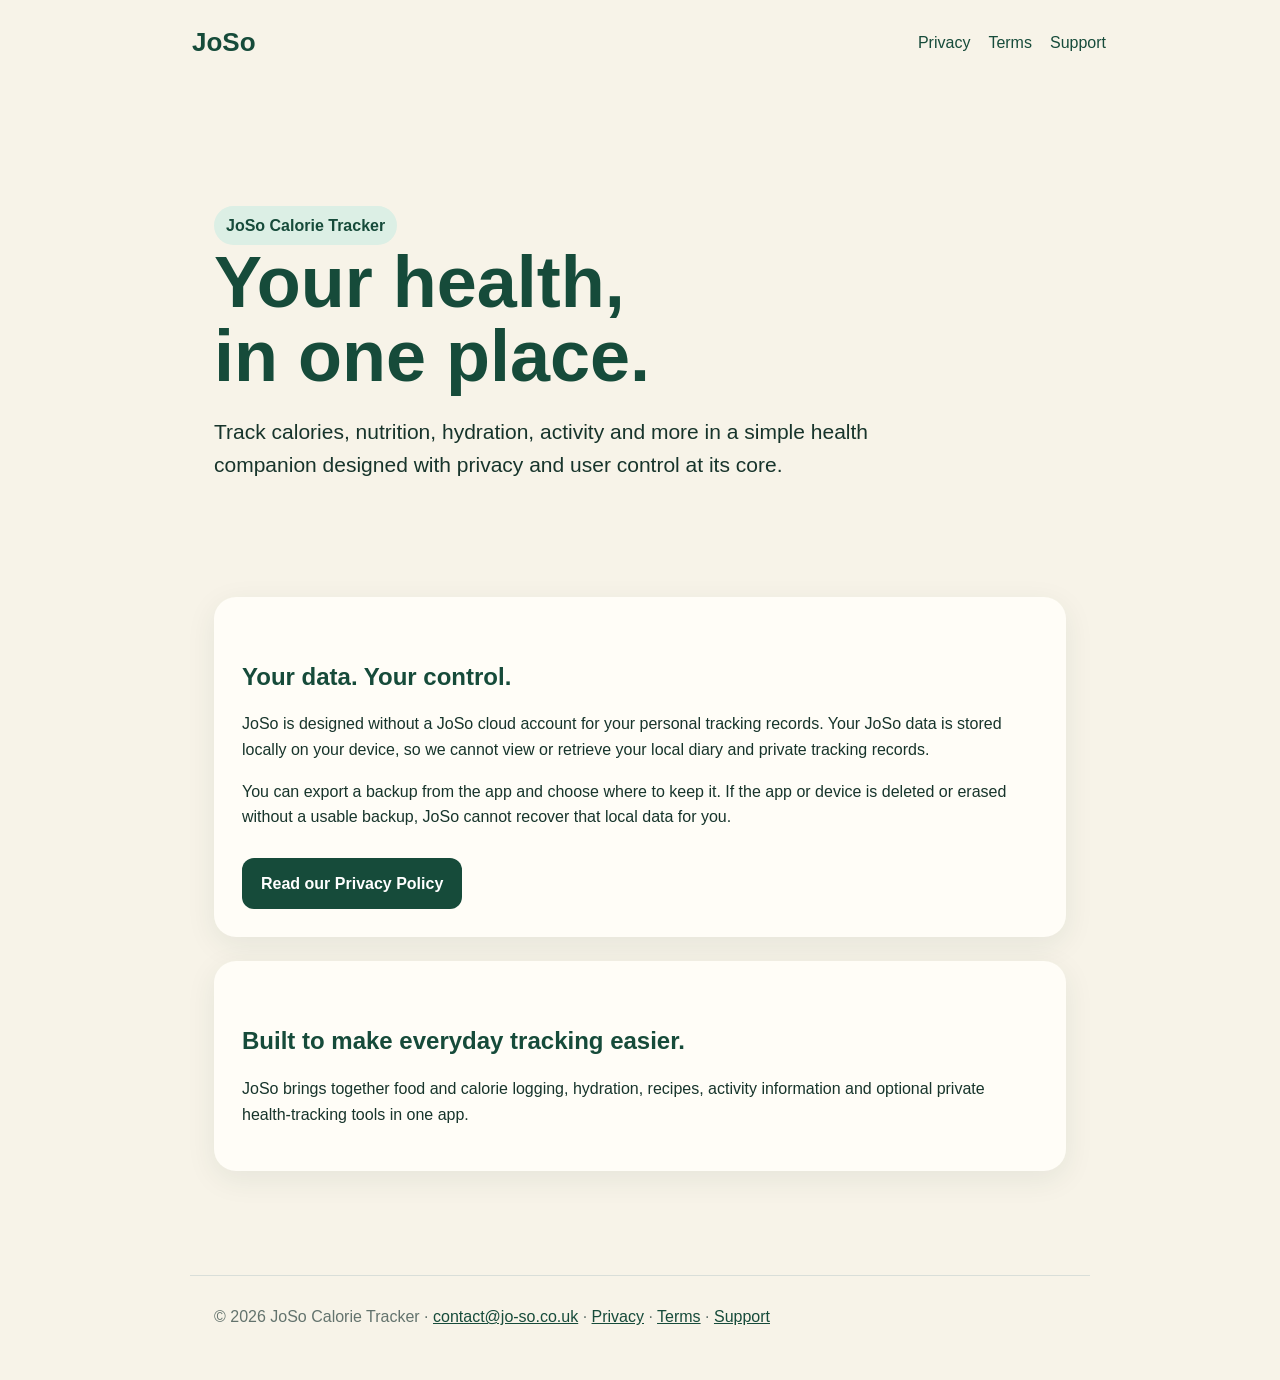
==== index.html @ 3478d02e "Add files via upload" ====
<!doctype html><html lang="en-GB"><head><meta charset="utf-8"><meta name="viewport" content="width=device-width,initial-scale=1"><title>JoSo Calorie Tracker</title><meta name="description" content="JoSo Calorie Tracker — nutrition, hydration and health tracking with privacy at its core."><link rel="stylesheet" href="style.css"></head><body><nav><a class="brand" href="./">JoSo</a><div class="links"><a href="privacy/">Privacy</a><a href="terms/">Terms</a><a href="support/">Support</a></div></nav><main><section class="hero"><span class="pill">JoSo Calorie Tracker</span><h1>Your health,<br>in one place.</h1><p class="lead">Track calories, nutrition, hydration, activity and more in a simple health companion designed with privacy and user control at its core.</p></section><div class="card"><h2>Your data. Your control.</h2><p>JoSo is designed without a JoSo cloud account for your personal tracking records. Your JoSo data is stored locally on your device, so we cannot view or retrieve your local diary and private tracking records.</p><p>You can export a backup from the app and choose where to keep it. If the app or device is deleted or erased without a usable backup, JoSo cannot recover that local data for you.</p><a class="button" href="privacy/">Read our Privacy Policy</a></div><div class="card"><h2>Built to make everyday tracking easier.</h2><p>JoSo brings together food and calorie logging, hydration, recipes, activity information and optional private health-tracking tools in one app.</p></div></main><footer>© 2026 JoSo Calorie Tracker · <a href="mailto:contact@jo-so.co.uk">contact@jo-so.co.uk</a> · <a href="privacy/">Privacy</a> · <a href="terms/">Terms</a> · <a href="support/">Support</a></footer></body></html>
---- style.css ----
:root{--green:#164b3a;--green2:#21644e;--cream:#f7f3e8;--card:#fffdf7;--text:#17342b;--muted:#63736d}*{box-sizing:border-box}body{margin:0;font-family:-apple-system,BlinkMacSystemFont,"Segoe UI",sans-serif;background:var(--cream);color:var(--text);line-height:1.6}nav{max-width:980px;margin:auto;padding:22px 24px;display:flex;justify-content:space-between;align-items:center}.brand{font-size:26px;font-weight:800;color:var(--green);text-decoration:none}nav a{color:var(--green);text-decoration:none;margin-left:18px}main{max-width:900px;margin:auto;padding:50px 24px 80px}.hero{padding:70px 0}.hero h1{font-size:clamp(42px,7vw,72px);line-height:1.03;margin:0 0 18px;color:var(--green)}h1,h2,h3{color:var(--green);line-height:1.2}h2{margin-top:38px}.lead{font-size:21px;max-width:700px}.card{background:var(--card);border-radius:22px;padding:28px;margin:24px 0;box-shadow:0 8px 30px rgba(20,65,50,.08)}.pill{display:inline-block;background:#dcefe5;color:var(--green);padding:7px 12px;border-radius:999px;font-weight:700}.button{display:inline-block;background:var(--green);color:white;text-decoration:none;padding:13px 19px;border-radius:12px;font-weight:700;margin-top:12px}footer{border-top:1px solid #d9ded9;max-width:900px;margin:auto;padding:28px 24px 50px;color:var(--muted)}footer a{color:var(--green)}ul{padding-left:22px}@media(max-width:650px){nav .links{display:none}.hero{padding-top:35px}}
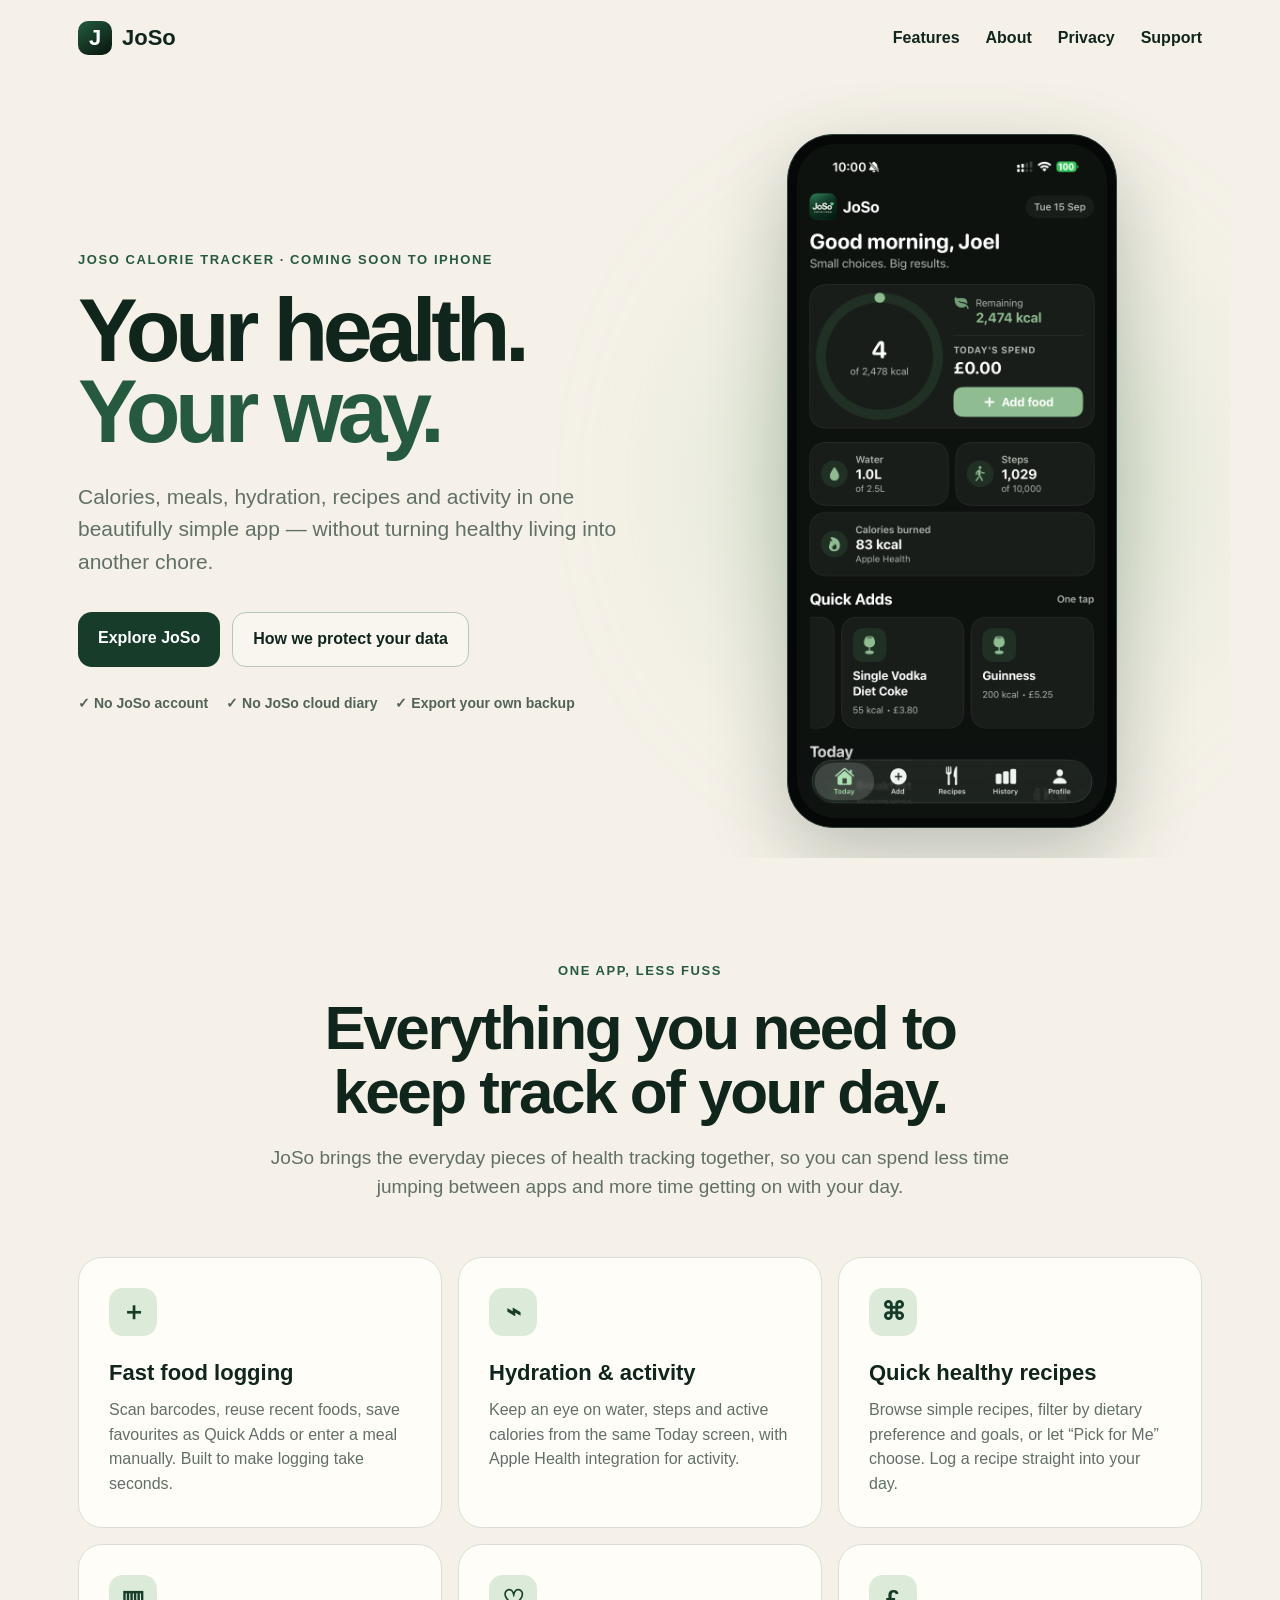
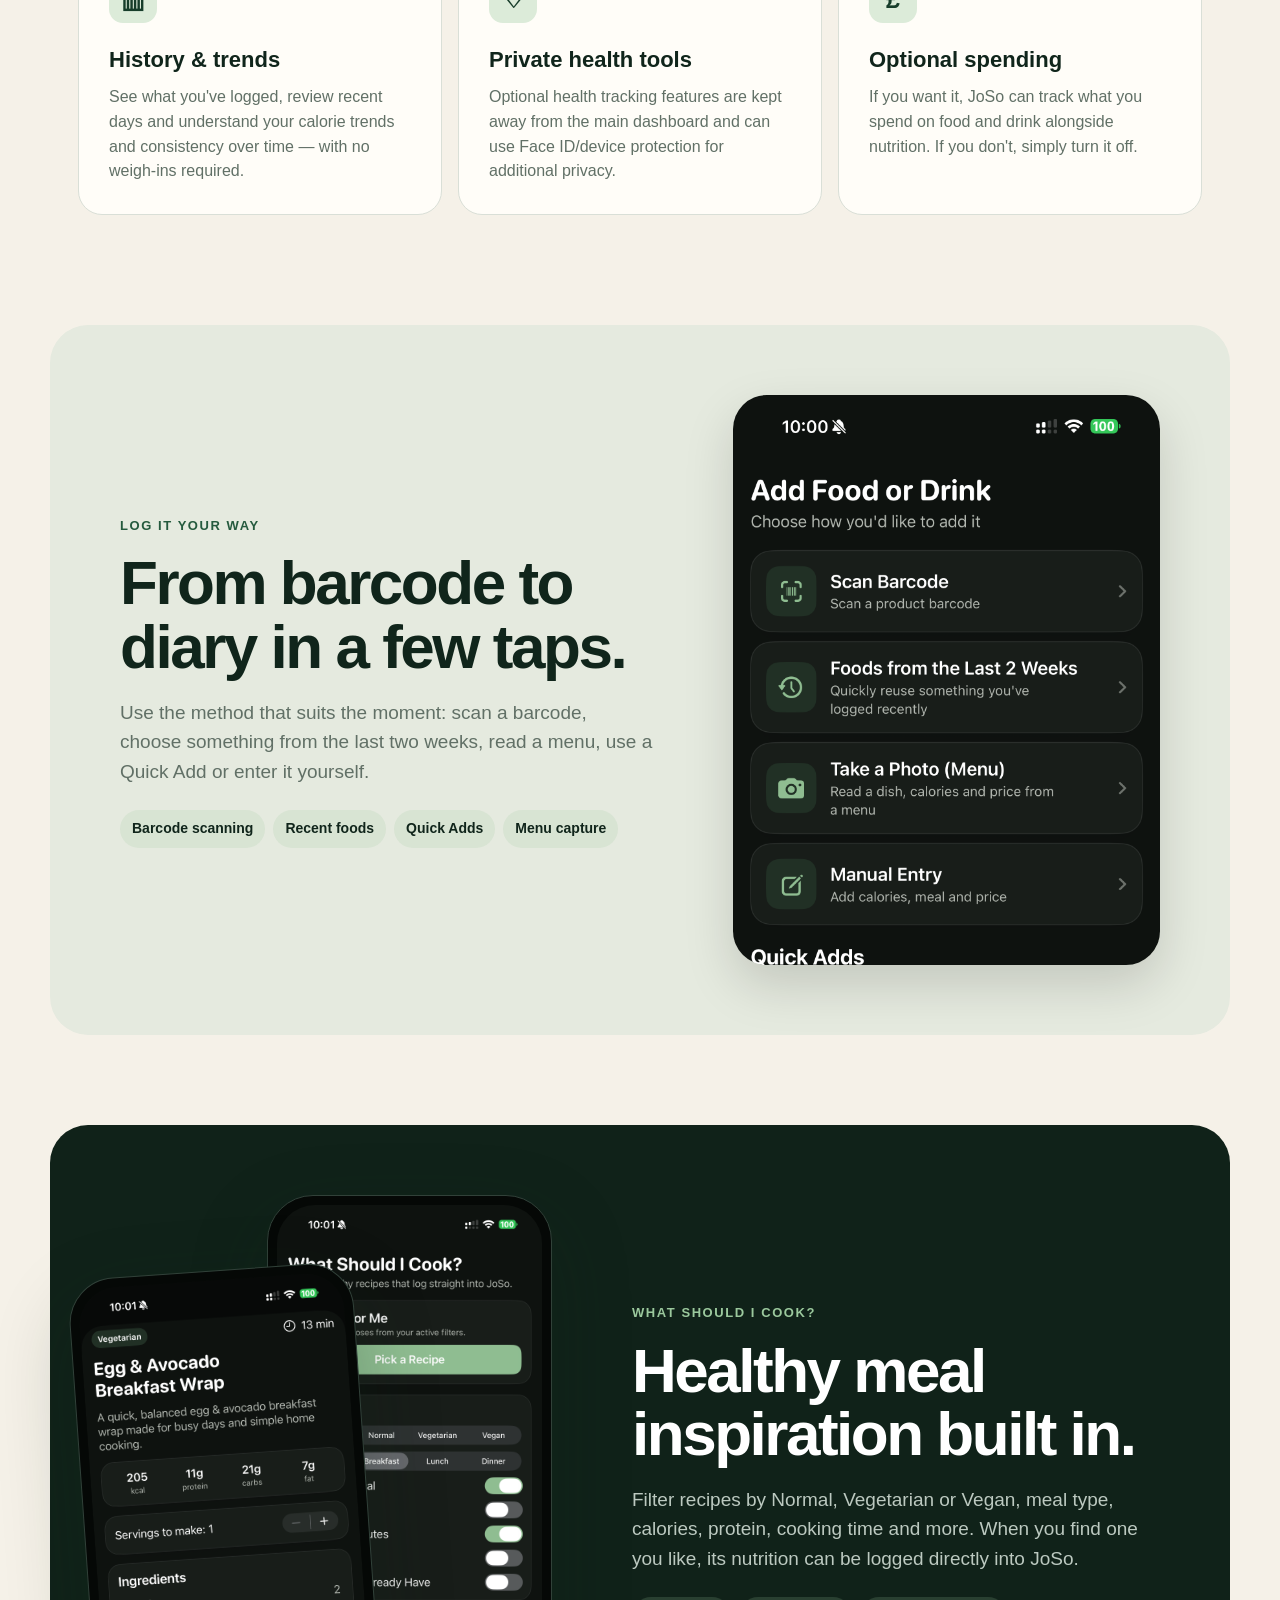
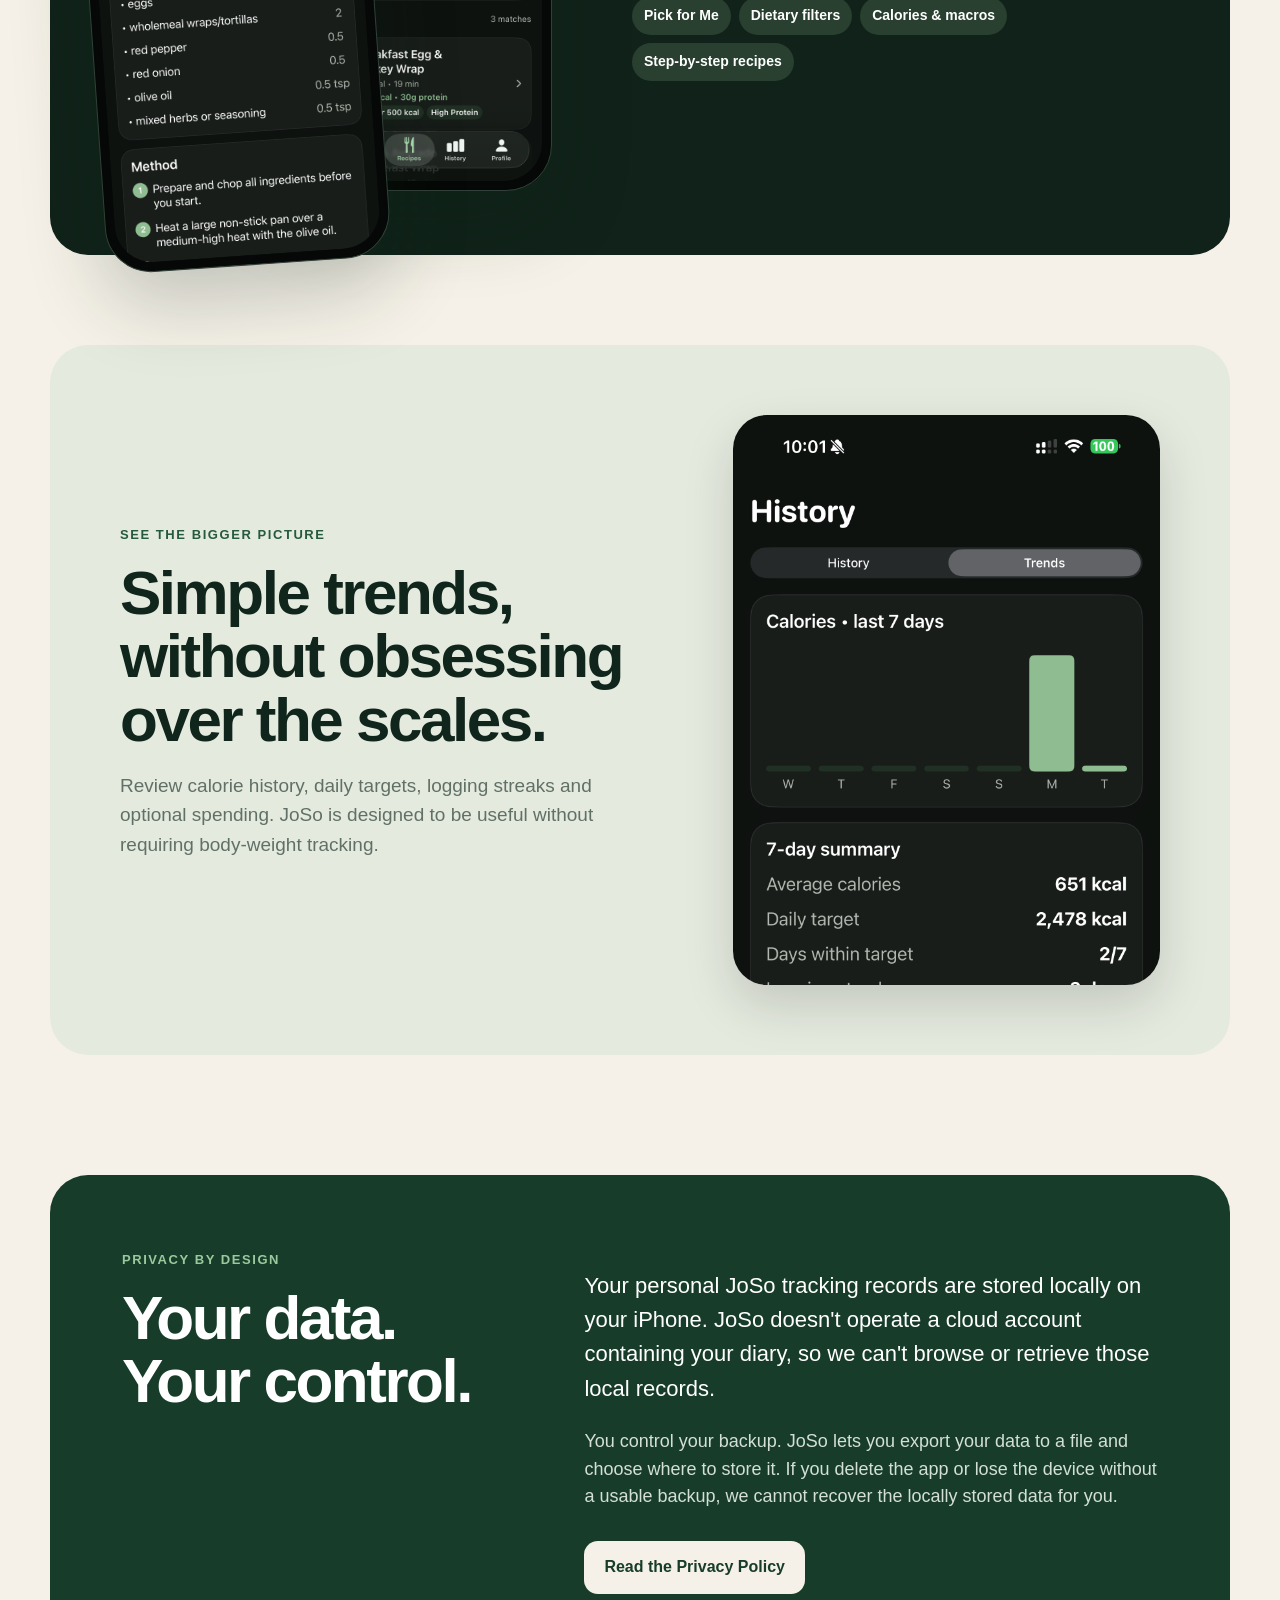
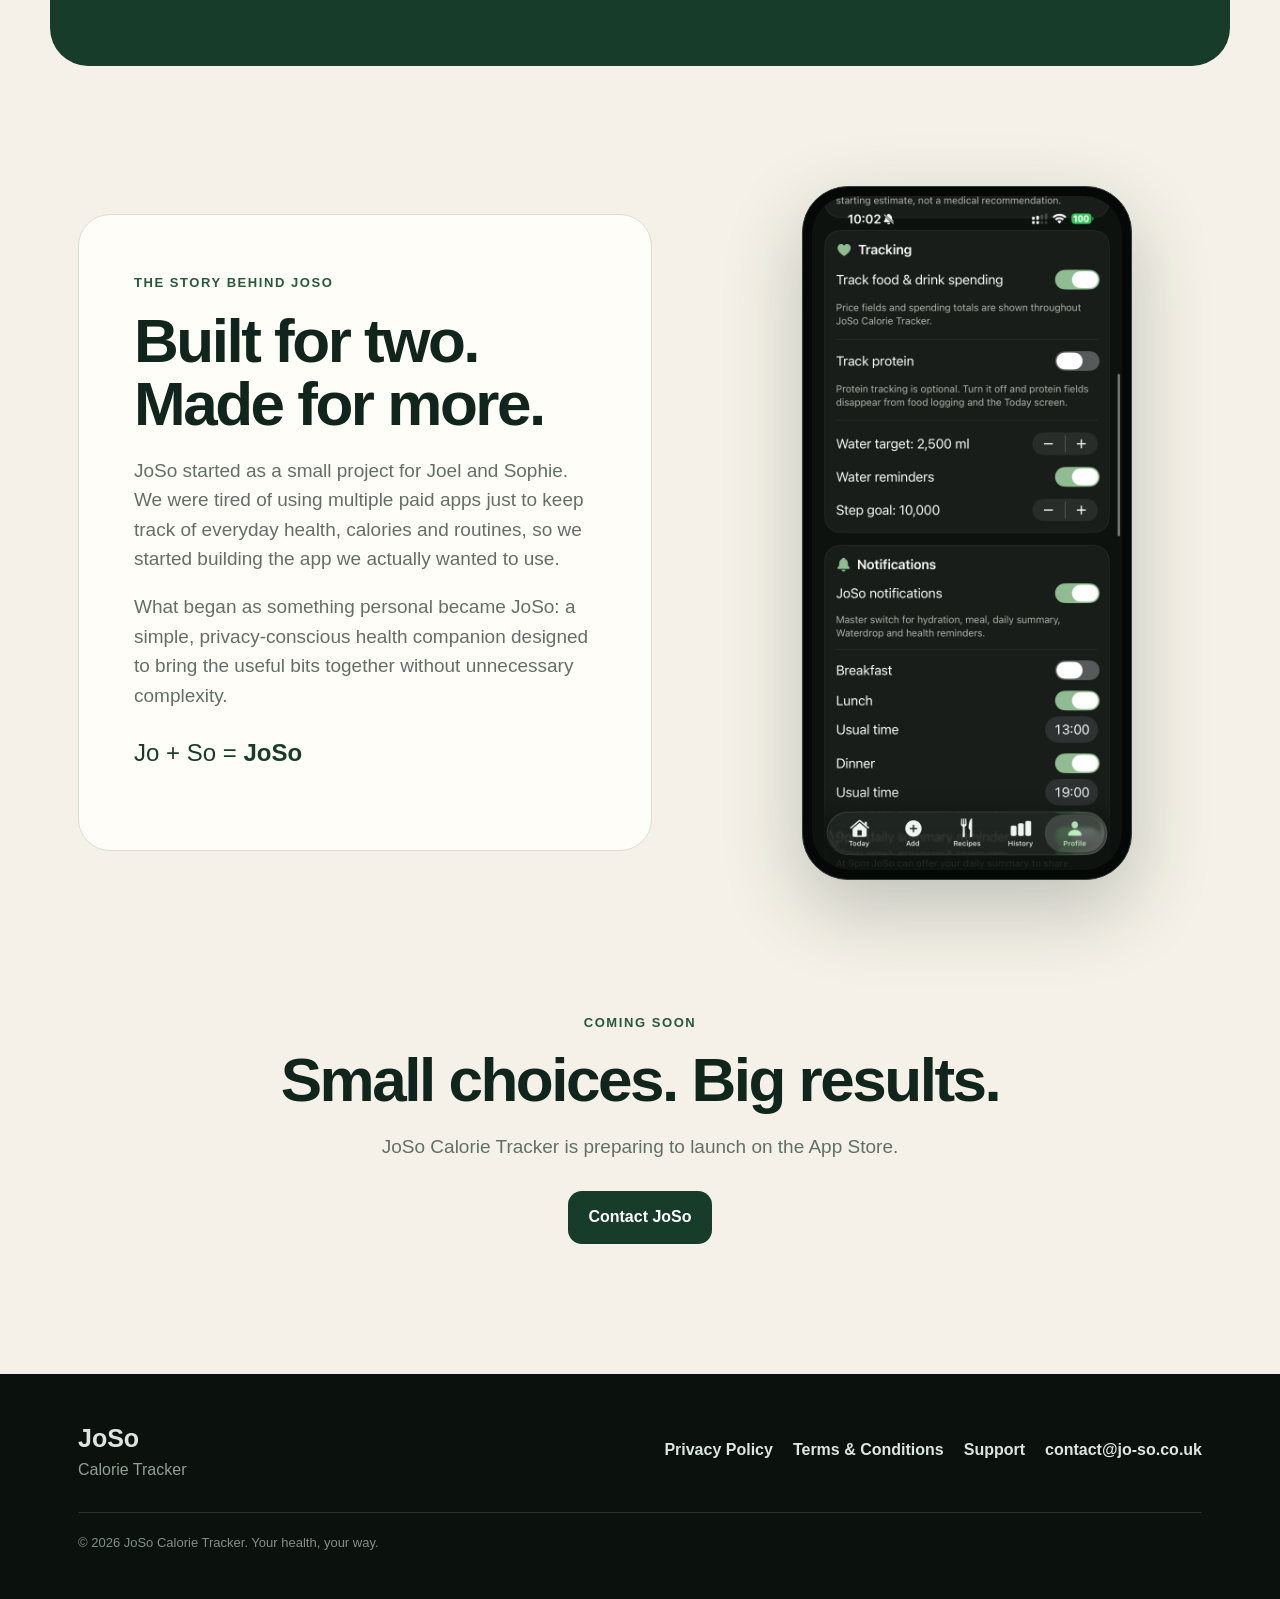
==== commit b1f329ad: "Add files via upload" ====
--- a/index.html
+++ b/index.html
@@ -1 +1,42 @@
-<!doctype html><html lang="en-GB"><head><meta charset="utf-8"><meta name="viewport" content="width=device-width,initial-scale=1"><title>JoSo Calorie Tracker</title><meta name="description" content="JoSo Calorie Tracker — nutrition, hydration and health tracking with privacy at its core."><link rel="stylesheet" href="style.css"></head><body><nav><a class="brand" href="./">JoSo</a><div class="links"><a href="privacy/">Privacy</a><a href="terms/">Terms</a><a href="support/">Support</a></div></nav><main><section class="hero"><span class="pill">JoSo Calorie Tracker</span><h1>Your health,<br>in one place.</h1><p class="lead">Track calories, nutrition, hydration, activity and more in a simple health companion designed with privacy and user control at its core.</p></section><div class="card"><h2>Your data. Your control.</h2><p>JoSo is designed without a JoSo cloud account for your personal tracking records. Your JoSo data is stored locally on your device, so we cannot view or retrieve your local diary and private tracking records.</p><p>You can export a backup from the app and choose where to keep it. If the app or device is deleted or erased without a usable backup, JoSo cannot recover that local data for you.</p><a class="button" href="privacy/">Read our Privacy Policy</a></div><div class="card"><h2>Built to make everyday tracking easier.</h2><p>JoSo brings together food and calorie logging, hydration, recipes, activity information and optional private health-tracking tools in one app.</p></div></main><footer>© 2026 JoSo Calorie Tracker · <a href="mailto:contact@jo-so.co.uk">contact@jo-so.co.uk</a> · <a href="privacy/">Privacy</a> · <a href="terms/">Terms</a> · <a href="support/">Support</a></footer></body></html>
+<!doctype html>
+<html lang="en-GB">
+<head>
+<meta charset="utf-8">
+<meta name="viewport" content="width=device-width,initial-scale=1">
+<title>JoSo Calorie Tracker — Your health, your way.</title>
+<meta name="description" content="JoSo brings calorie tracking, hydration, recipes, activity and private health tools together in one simple iPhone app — with your personal tracking data stored locally on your device.">
+<link rel="stylesheet" href="style.css">
+</head>
+<body>
+<nav class="nav"><a class="brand" href="./"><span class="brandmark">J</span><span>JoSo</span></a><div class="links"><a href="#features">Features</a><a href="#about">About</a><a href="#privacy">Privacy</a><a href="support/">Support</a></div></nav>
+<main>
+<section class="hero">
+  <div class="hero-copy"><span class="eyebrow">JoSo Calorie Tracker · Coming soon to iPhone</span><h1>Your health.<br><em>Your way.</em></h1><p class="lead">Calories, meals, hydration, recipes and activity in one beautifully simple app — without turning healthy living into another chore.</p><div class="hero-actions"><a class="button primary" href="#features">Explore JoSo</a><a class="button secondary" href="#privacy">How we protect your data</a></div><div class="trust-row"><span>✓ No JoSo account</span><span>✓ No JoSo cloud diary</span><span>✓ Export your own backup</span></div></div>
+  <div class="hero-phone"><div class="glow"></div><div class="phone"><img src="assets/today.png" alt="JoSo Today dashboard showing calories, hydration, steps and quick adds"></div></div>
+</section>
+
+<section class="intro"><span class="section-kicker">ONE APP, LESS FUSS</span><h2>Everything you need to keep track of your day.</h2><p>JoSo brings the everyday pieces of health tracking together, so you can spend less time jumping between apps and more time getting on with your day.</p></section>
+
+<section id="features" class="feature-grid">
+ <article class="feature"><div class="icon">＋</div><h3>Fast food logging</h3><p>Scan barcodes, reuse recent foods, save favourites as Quick Adds or enter a meal manually. Built to make logging take seconds.</p></article>
+ <article class="feature"><div class="icon">⌁</div><h3>Hydration & activity</h3><p>Keep an eye on water, steps and active calories from the same Today screen, with Apple Health integration for activity.</p></article>
+ <article class="feature"><div class="icon">⌘</div><h3>Quick healthy recipes</h3><p>Browse simple recipes, filter by dietary preference and goals, or let “Pick for Me” choose. Log a recipe straight into your day.</p></article>
+ <article class="feature"><div class="icon">▥</div><h3>History & trends</h3><p>See what you've logged, review recent days and understand your calorie trends and consistency over time — with no weigh-ins required.</p></article>
+ <article class="feature"><div class="icon">♡</div><h3>Private health tools</h3><p>Optional health tracking features are kept away from the main dashboard and can use Face ID/device protection for additional privacy.</p></article>
+ <article class="feature"><div class="icon">£</div><h3>Optional spending</h3><p>If you want it, JoSo can track what you spend on food and drink alongside nutrition. If you don't, simply turn it off.</p></article>
+</section>
+
+<section class="showcase"><div class="show-copy"><span class="section-kicker">LOG IT YOUR WAY</span><h2>From barcode to diary in a few taps.</h2><p>Use the method that suits the moment: scan a barcode, choose something from the last two weeks, read a menu, use a Quick Add or enter it yourself.</p><div class="mini-points"><span>Barcode scanning</span><span>Recent foods</span><span>Quick Adds</span><span>Menu capture</span></div></div><div class="screen-card"><img src="assets/add.png" alt="JoSo Add Food or Drink screen"></div></section>
+
+<section class="showcase reverse"><div class="show-copy"><span class="section-kicker">WHAT SHOULD I COOK?</span><h2>Healthy meal inspiration built in.</h2><p>Filter recipes by Normal, Vegetarian or Vegan, meal type, calories, protein, cooking time and more. When you find one you like, its nutrition can be logged directly into JoSo.</p><div class="mini-points"><span>Pick for Me</span><span>Dietary filters</span><span>Calories & macros</span><span>Step-by-step recipes</span></div></div><div class="screen-pair"><div class="phone small"><img src="assets/recipes.png" alt="JoSo recipe picker"></div><div class="phone small rear"><img src="assets/recipe-detail.png" alt="JoSo recipe detail"></div></div></section>
+
+<section class="showcase"><div class="show-copy"><span class="section-kicker">SEE THE BIGGER PICTURE</span><h2>Simple trends, without obsessing over the scales.</h2><p>Review calorie history, daily targets, logging streaks and optional spending. JoSo is designed to be useful without requiring body-weight tracking.</p></div><div class="screen-card"><img src="assets/trends.png" alt="JoSo seven day trends"></div></section>
+
+<section id="privacy" class="privacy-block"><div><span class="section-kicker light">PRIVACY BY DESIGN</span><h2>Your data.<br>Your control.</h2></div><div><p class="privacy-lead">Your personal JoSo tracking records are stored locally on your iPhone. JoSo doesn't operate a cloud account containing your diary, so we can't browse or retrieve those local records.</p><p>You control your backup. JoSo lets you export your data to a file and choose where to store it. If you delete the app or lose the device without a usable backup, we cannot recover the locally stored data for you.</p><a class="button cream" href="privacy/">Read the Privacy Policy</a></div></section>
+
+<section id="about" class="about"><div class="about-card"><span class="section-kicker">THE STORY BEHIND JOSO</span><h2>Built for two.<br>Made for more.</h2><p>JoSo started as a small project for Joel and Sophie. We were tired of using multiple paid apps just to keep track of everyday health, calories and routines, so we started building the app we actually wanted to use.</p><p>What began as something personal became JoSo: a simple, privacy-conscious health companion designed to bring the useful bits together without unnecessary complexity.</p><p class="signature">Jo + So = <strong>JoSo</strong></p></div><div class="about-visual"><div class="phone"><img src="assets/health.png" alt="JoSo Apple Health and private health tracking settings"></div></div></section>
+
+<section class="cta"><span class="section-kicker">COMING SOON</span><h2>Small choices. Big results.</h2><p>JoSo Calorie Tracker is preparing to launch on the App Store.</p><a class="button primary" href="support/">Contact JoSo</a></section>
+</main>
+<footer><div><strong>JoSo</strong><span>Calorie Tracker</span></div><div class="footer-links"><a href="privacy/">Privacy Policy</a><a href="terms/">Terms & Conditions</a><a href="support/">Support</a><a href="mailto:contact@jo-so.co.uk">contact@jo-so.co.uk</a></div><p>© 2026 JoSo Calorie Tracker. Your health, your way.</p></footer>
+</body></html>
--- a/style.css
+++ b/style.css
@@ -1 +1 @@
-:root{--green:#164b3a;--green2:#21644e;--cream:#f7f3e8;--card:#fffdf7;--text:#17342b;--muted:#63736d}*{box-sizing:border-box}body{margin:0;font-family:-apple-system,BlinkMacSystemFont,"Segoe UI",sans-serif;background:var(--cream);color:var(--text);line-height:1.6}nav{max-width:980px;margin:auto;padding:22px 24px;display:flex;justify-content:space-between;align-items:center}.brand{font-size:26px;font-weight:800;color:var(--green);text-decoration:none}nav a{color:var(--green);text-decoration:none;margin-left:18px}main{max-width:900px;margin:auto;padding:50px 24px 80px}.hero{padding:70px 0}.hero h1{font-size:clamp(42px,7vw,72px);line-height:1.03;margin:0 0 18px;color:var(--green)}h1,h2,h3{color:var(--green);line-height:1.2}h2{margin-top:38px}.lead{font-size:21px;max-width:700px}.card{background:var(--card);border-radius:22px;padding:28px;margin:24px 0;box-shadow:0 8px 30px rgba(20,65,50,.08)}.pill{display:inline-block;background:#dcefe5;color:var(--green);padding:7px 12px;border-radius:999px;font-weight:700}.button{display:inline-block;background:var(--green);color:white;text-decoration:none;padding:13px 19px;border-radius:12px;font-weight:700;margin-top:12px}footer{border-top:1px solid #d9ded9;max-width:900px;margin:auto;padding:28px 24px 50px;color:var(--muted)}footer a{color:var(--green)}ul{padding-left:22px}@media(max-width:650px){nav .links{display:none}.hero{padding-top:35px}}
+:root{--bg:#f5f1e8;--ink:#10251b;--muted:#617066;--green:#173d2a;--green2:#255a3e;--mint:#9bc99d;--mint2:#dcebd9;--card:#fffdf8;--line:#d9dfd7;--dark:#0b110d;--darkcard:#141c17}*{box-sizing:border-box}html{scroll-behavior:smooth}body{margin:0;background:var(--bg);color:var(--ink);font-family:-apple-system,BlinkMacSystemFont,"Segoe UI",sans-serif;line-height:1.55}.nav{height:76px;max-width:1180px;margin:auto;padding:0 28px;display:flex;align-items:center;justify-content:space-between}.brand{display:flex;gap:10px;align-items:center;font-weight:800;font-size:22px;color:var(--ink);text-decoration:none}.brandmark{width:34px;height:34px;border-radius:10px;background:linear-gradient(145deg,#245d3e,#07130c);color:white;display:grid;place-items:center}.links{display:flex;gap:26px}.links a,.footer-links a{color:inherit;text-decoration:none;font-weight:600}.hero{max-width:1180px;margin:auto;min-height:690px;padding:58px 28px 30px;display:grid;grid-template-columns:1.05fr .95fr;align-items:center;gap:70px;overflow:hidden}.eyebrow,.section-kicker{display:inline-block;font-size:13px;font-weight:800;letter-spacing:.12em;text-transform:uppercase;color:var(--green2)}.hero h1{font-size:clamp(62px,7vw,102px);line-height:.91;letter-spacing:-.06em;margin:18px 0 28px}.hero h1 em{font-style:normal;color:var(--green2)}.lead{font-size:21px;color:var(--muted);max-width:630px}.hero-actions{display:flex;gap:12px;flex-wrap:wrap;margin:34px 0 26px}.button{display:inline-block;padding:14px 20px;border-radius:14px;text-decoration:none;font-weight:800}.primary{background:var(--green);color:white}.secondary{border:1px solid #b9c4ba;color:var(--ink);background:rgba(255,255,255,.35)}.trust-row{display:flex;gap:18px;flex-wrap:wrap;color:#536258;font-size:14px;font-weight:650}.hero-phone{position:relative;display:grid;place-items:center}.glow{position:absolute;width:440px;height:440px;background:var(--mint);filter:blur(90px);opacity:.34;border-radius:50%}.phone{position:relative;width:min(330px,80vw);padding:9px;background:#050806;border-radius:46px;box-shadow:0 28px 80px rgba(16,37,27,.24);border:1px solid #314139}.phone img{display:block;width:100%;height:auto;border-radius:38px}.intro{max-width:800px;margin:100px auto 55px;text-align:center;padding:0 24px}.intro h2,.showcase h2,.about h2,.cta h2,.privacy-block h2{font-size:clamp(38px,5vw,62px);line-height:1.02;letter-spacing:-.04em;margin:14px 0 20px}.intro p,.show-copy p,.about p,.cta p{font-size:19px;color:var(--muted)}.feature-grid{max-width:1180px;margin:auto;padding:0 28px 110px;display:grid;grid-template-columns:repeat(3,1fr);gap:16px}.feature{background:var(--card);border:1px solid var(--line);border-radius:24px;padding:30px}.feature .icon{width:48px;height:48px;border-radius:14px;background:var(--mint2);display:grid;place-items:center;font-size:25px;color:var(--green);font-weight:800}.feature h3{font-size:22px;margin:20px 0 8px}.feature p{color:var(--muted);margin:0}.showcase{max-width:1180px;margin:0 auto 90px;padding:70px;display:grid;grid-template-columns:1fr .8fr;gap:80px;align-items:center;background:#e5eadf;border-radius:38px}.showcase.reverse{background:#102219;color:white;grid-template-columns:.9fr 1.1fr}.showcase.reverse .show-copy{order:2}.showcase.reverse .show-copy p{color:#bcc9c0}.showcase.reverse .section-kicker{color:var(--mint)}.screen-card{max-height:570px;overflow:hidden;border-radius:34px;box-shadow:0 20px 50px rgba(0,0,0,.15)}.screen-card img{width:100%;display:block}.mini-points{display:flex;gap:8px;flex-wrap:wrap;margin-top:24px}.mini-points span{padding:8px 12px;border-radius:999px;background:rgba(155,201,157,.18);font-weight:700;font-size:14px}.screen-pair{min-height:590px;position:relative}.phone.small{width:285px;position:absolute;right:0;top:0}.phone.small.rear{right:180px;top:75px;transform:rotate(-4deg)}.privacy-block{max-width:1180px;margin:120px auto;padding:72px;border-radius:38px;background:var(--green);color:white;display:grid;grid-template-columns:.8fr 1.2fr;gap:80px}.section-kicker.light{color:var(--mint)}.privacy-block p{color:#d4dfd7;font-size:18px}.privacy-lead{font-size:22px!important;color:white!important}.cream{background:var(--bg);color:var(--green);margin-top:12px}.about{max-width:1180px;margin:100px auto;display:grid;grid-template-columns:1.1fr .9fr;gap:80px;align-items:center;padding:0 28px}.about-card{background:var(--card);padding:55px;border-radius:32px;border:1px solid var(--line)}.signature{font-size:24px!important;color:var(--green)!important}.about-visual{display:grid;place-items:center}.cta{max-width:900px;margin:130px auto;text-align:center;padding:0 24px}.cta p{margin-bottom:30px}footer{background:var(--dark);color:#dce5de;padding:45px max(28px,calc((100vw - 1124px)/2));display:grid;grid-template-columns:auto 1fr;gap:20px 50px;align-items:center}footer strong{font-size:25px;display:block}footer span{color:#8fa095}.footer-links{display:flex;justify-content:flex-end;gap:20px;flex-wrap:wrap}footer p{grid-column:1/-1;color:#7e9084;font-size:13px;margin:10px 0 0;border-top:1px solid #26342b;padding-top:20px}@media(max-width:800px){.links a:not(:last-child){display:none}.hero{grid-template-columns:1fr;padding-top:35px;text-align:center;gap:40px}.hero h1{font-size:62px}.lead{font-size:18px}.hero-actions,.trust-row{justify-content:center}.feature-grid{grid-template-columns:1fr}.showcase,.showcase.reverse,.privacy-block,.about{grid-template-columns:1fr;padding:38px 24px;margin-left:16px;margin-right:16px;gap:45px}.showcase.reverse .show-copy{order:0}.screen-pair{min-height:520px}.phone.small{width:230px}.phone.small.rear{right:auto;left:0;top:70px}.privacy-block{padding:45px 28px}.about{padding:0}.about-card{padding:34px 26px}footer{grid-template-columns:1fr}.footer-links{justify-content:flex-start}}
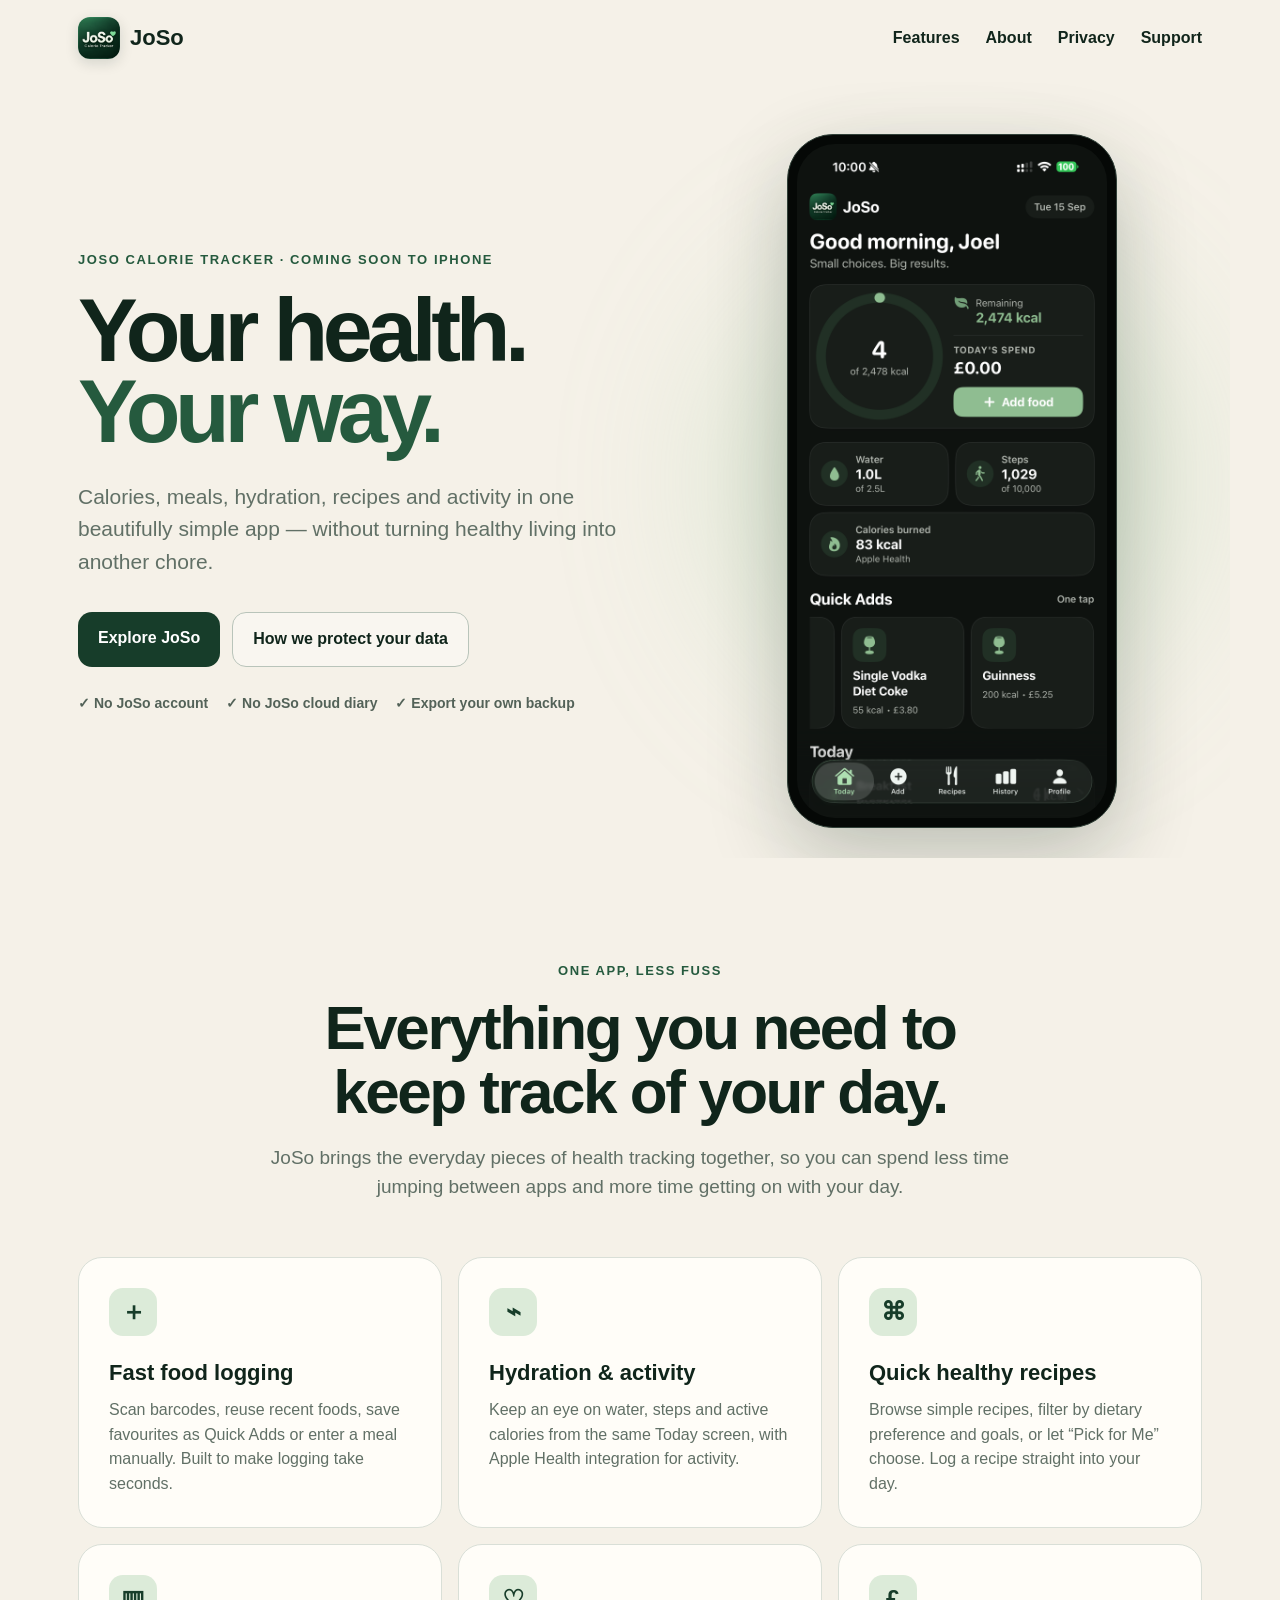
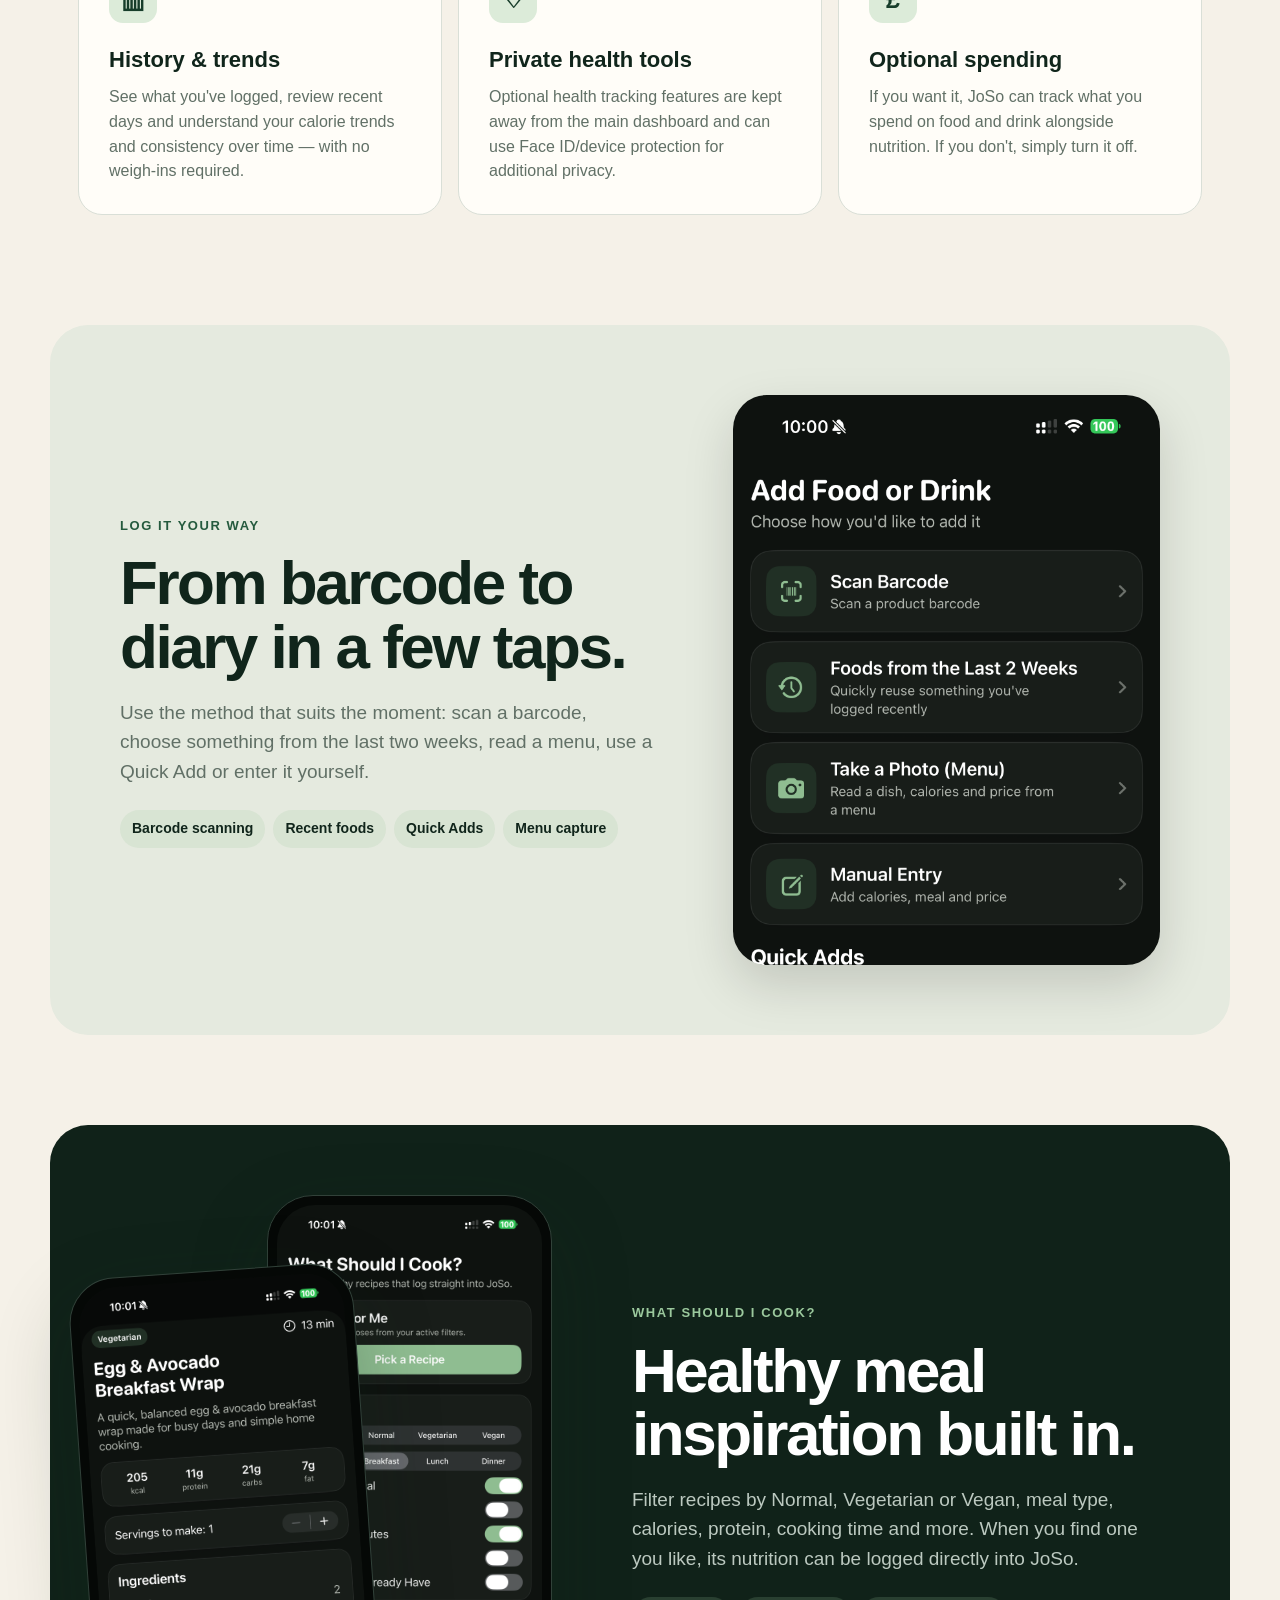
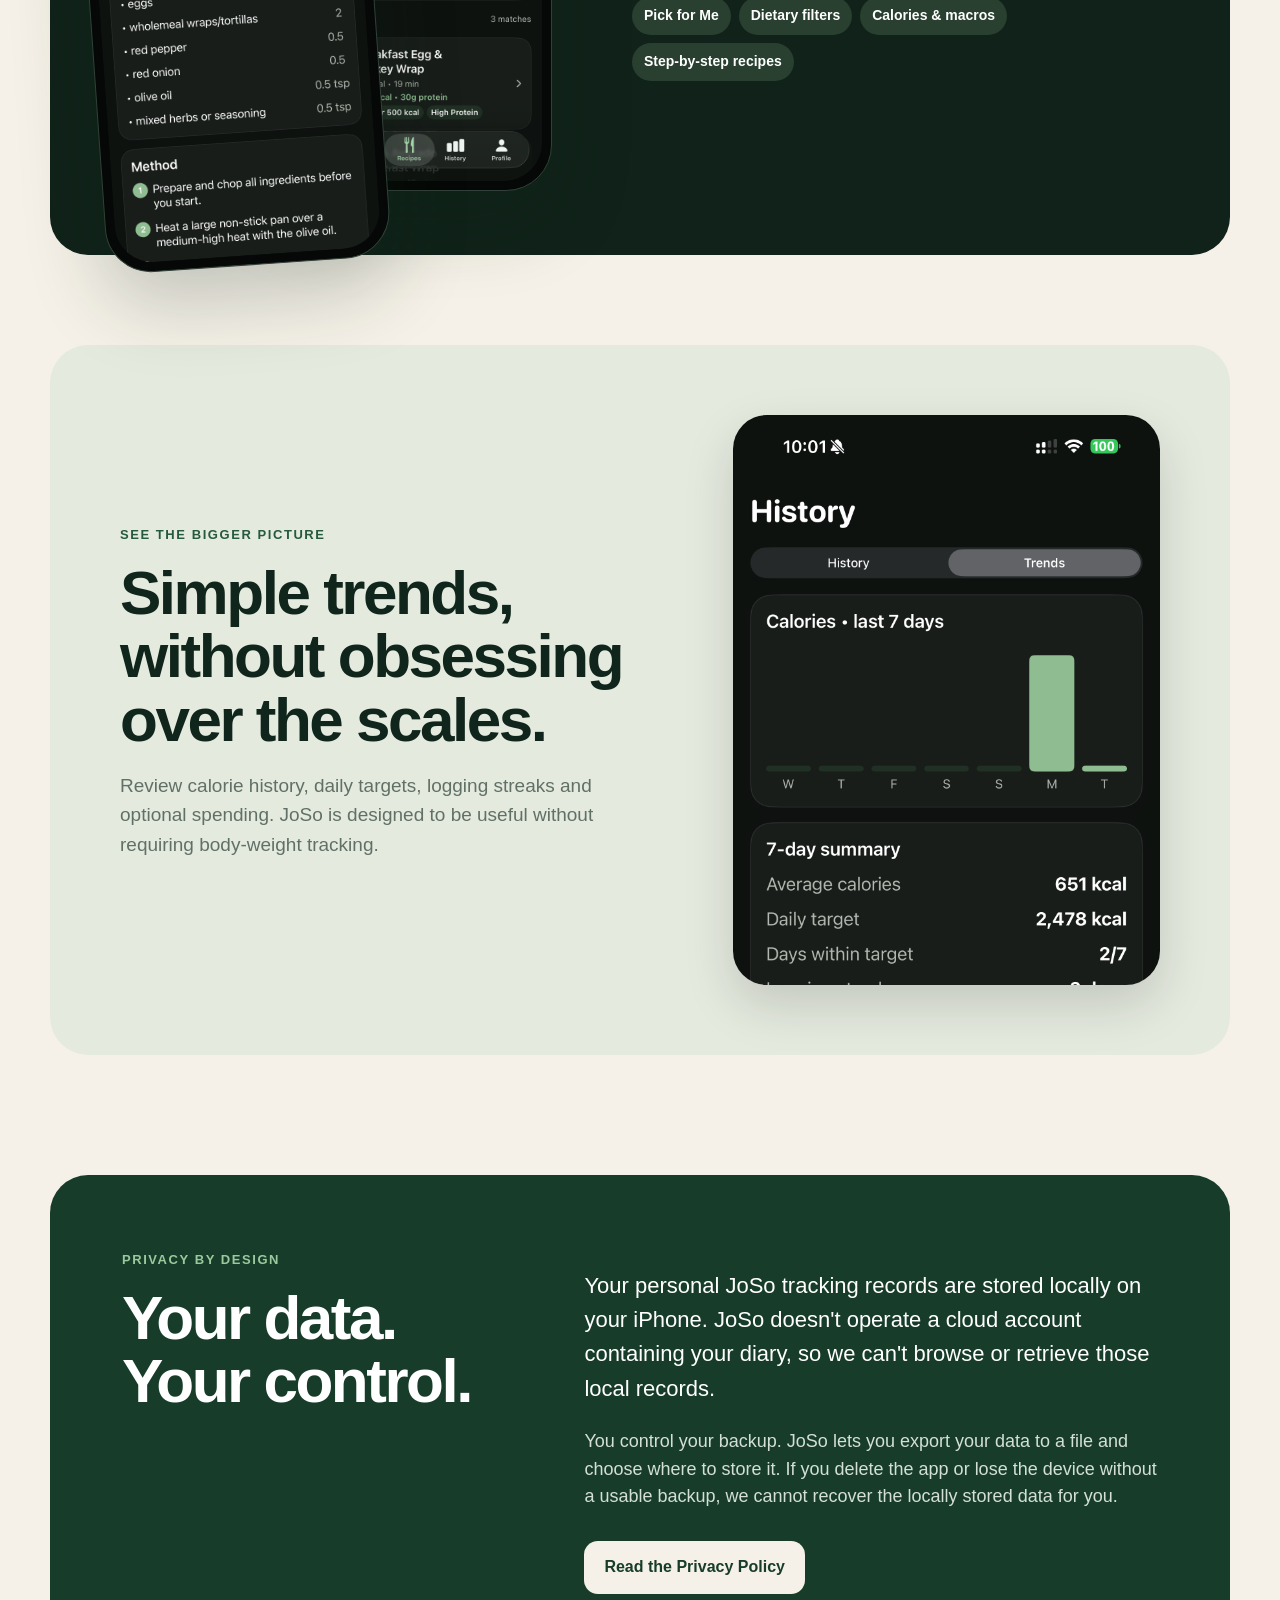
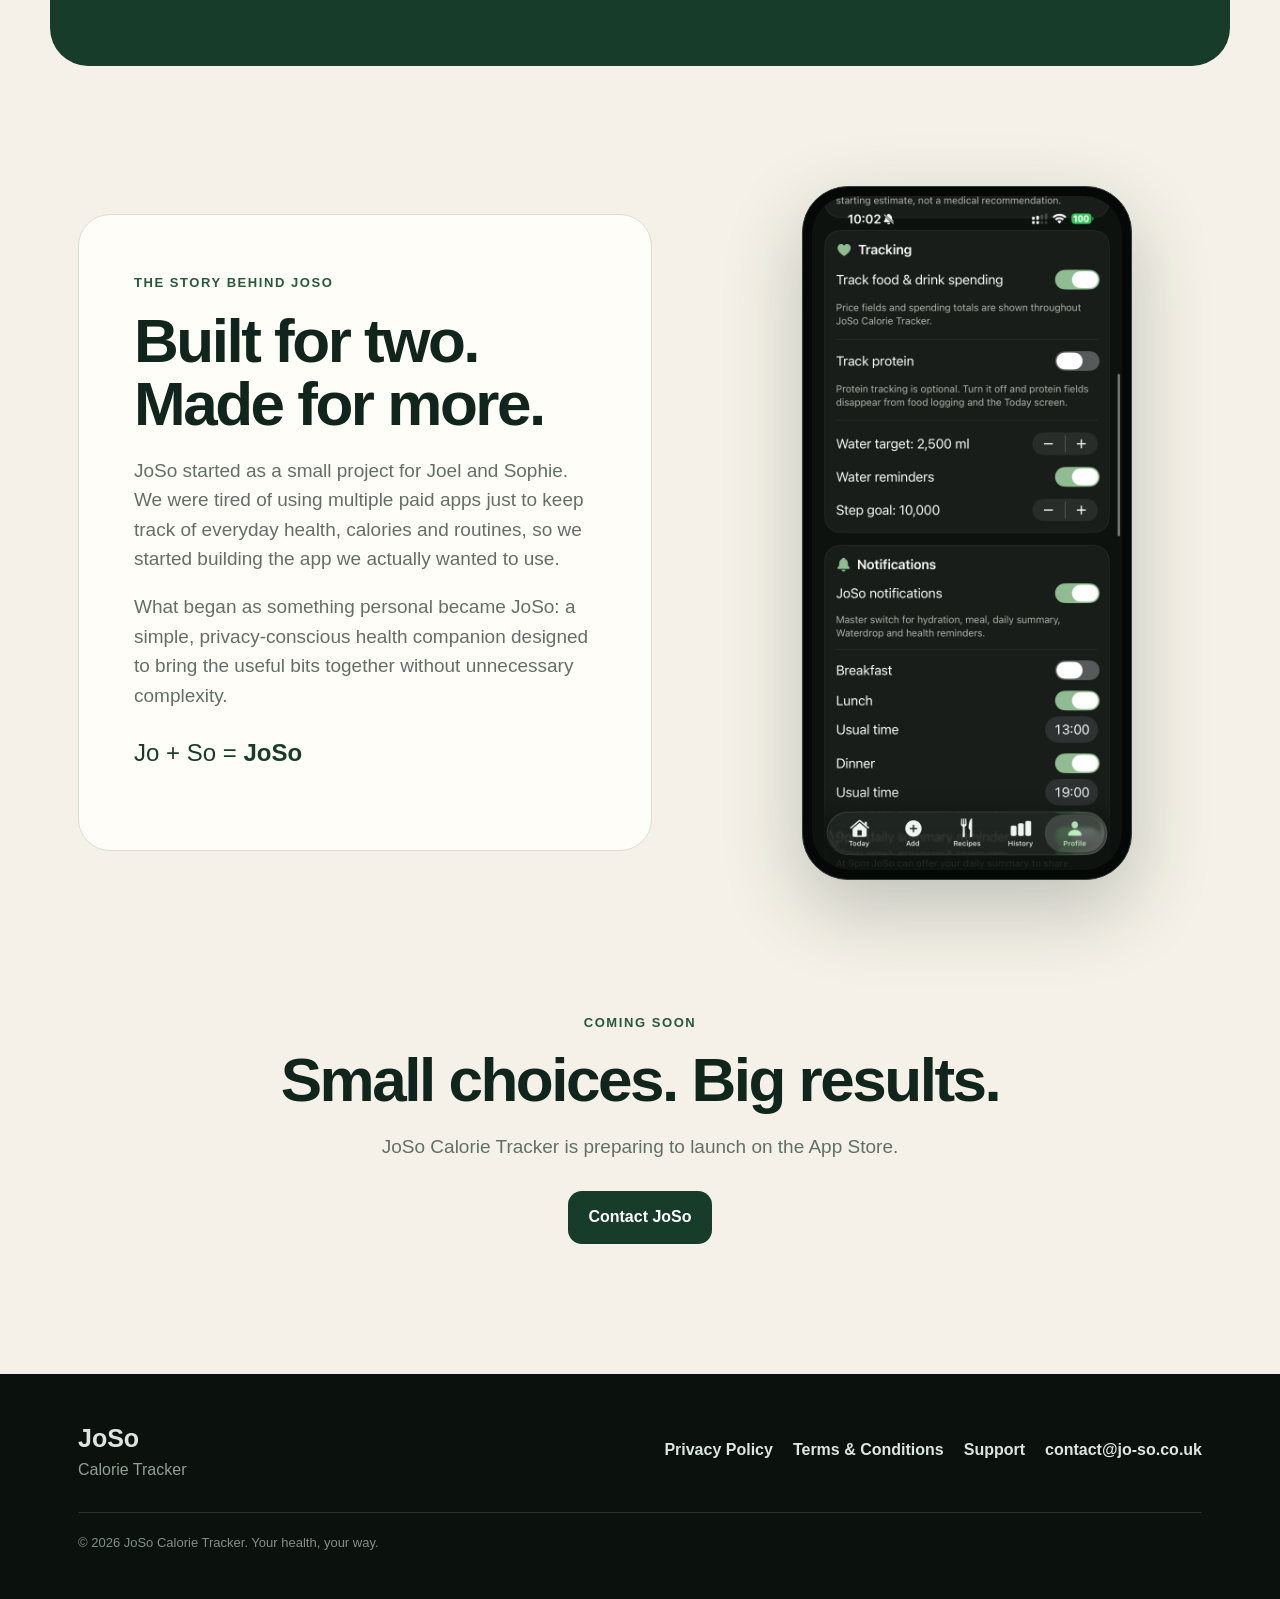
==== commit 335226a4: "Add files via upload" ====
--- a/index.html
+++ b/index.html
@@ -8,7 +8,7 @@
 <link rel="stylesheet" href="style.css">
 </head>
 <body>
-<nav class="nav"><a class="brand" href="./"><span class="brandmark">J</span><span>JoSo</span></a><div class="links"><a href="#features">Features</a><a href="#about">About</a><a href="#privacy">Privacy</a><a href="support/">Support</a></div></nav>
+<nav class="nav"><a class="brand" href="./"><img class="site-logo" src="assets/joso-logo.png" alt="JoSo Calorie Tracker"><span>JoSo</span></a><div class="links"><a href="#features">Features</a><a href="#about">About</a><a href="#privacy">Privacy</a><a href="support/">Support</a></div></nav>
 <main>
 <section class="hero">
   <div class="hero-copy"><span class="eyebrow">JoSo Calorie Tracker · Coming soon to iPhone</span><h1>Your health.<br><em>Your way.</em></h1><p class="lead">Calories, meals, hydration, recipes and activity in one beautifully simple app — without turning healthy living into another chore.</p><div class="hero-actions"><a class="button primary" href="#features">Explore JoSo</a><a class="button secondary" href="#privacy">How we protect your data</a></div><div class="trust-row"><span>✓ No JoSo account</span><span>✓ No JoSo cloud diary</span><span>✓ Export your own backup</span></div></div>
--- a/style.css
+++ b/style.css
@@ -1 +1,6 @@
 :root{--bg:#f5f1e8;--ink:#10251b;--muted:#617066;--green:#173d2a;--green2:#255a3e;--mint:#9bc99d;--mint2:#dcebd9;--card:#fffdf8;--line:#d9dfd7;--dark:#0b110d;--darkcard:#141c17}*{box-sizing:border-box}html{scroll-behavior:smooth}body{margin:0;background:var(--bg);color:var(--ink);font-family:-apple-system,BlinkMacSystemFont,"Segoe UI",sans-serif;line-height:1.55}.nav{height:76px;max-width:1180px;margin:auto;padding:0 28px;display:flex;align-items:center;justify-content:space-between}.brand{display:flex;gap:10px;align-items:center;font-weight:800;font-size:22px;color:var(--ink);text-decoration:none}.brandmark{width:34px;height:34px;border-radius:10px;background:linear-gradient(145deg,#245d3e,#07130c);color:white;display:grid;place-items:center}.links{display:flex;gap:26px}.links a,.footer-links a{color:inherit;text-decoration:none;font-weight:600}.hero{max-width:1180px;margin:auto;min-height:690px;padding:58px 28px 30px;display:grid;grid-template-columns:1.05fr .95fr;align-items:center;gap:70px;overflow:hidden}.eyebrow,.section-kicker{display:inline-block;font-size:13px;font-weight:800;letter-spacing:.12em;text-transform:uppercase;color:var(--green2)}.hero h1{font-size:clamp(62px,7vw,102px);line-height:.91;letter-spacing:-.06em;margin:18px 0 28px}.hero h1 em{font-style:normal;color:var(--green2)}.lead{font-size:21px;color:var(--muted);max-width:630px}.hero-actions{display:flex;gap:12px;flex-wrap:wrap;margin:34px 0 26px}.button{display:inline-block;padding:14px 20px;border-radius:14px;text-decoration:none;font-weight:800}.primary{background:var(--green);color:white}.secondary{border:1px solid #b9c4ba;color:var(--ink);background:rgba(255,255,255,.35)}.trust-row{display:flex;gap:18px;flex-wrap:wrap;color:#536258;font-size:14px;font-weight:650}.hero-phone{position:relative;display:grid;place-items:center}.glow{position:absolute;width:440px;height:440px;background:var(--mint);filter:blur(90px);opacity:.34;border-radius:50%}.phone{position:relative;width:min(330px,80vw);padding:9px;background:#050806;border-radius:46px;box-shadow:0 28px 80px rgba(16,37,27,.24);border:1px solid #314139}.phone img{display:block;width:100%;height:auto;border-radius:38px}.intro{max-width:800px;margin:100px auto 55px;text-align:center;padding:0 24px}.intro h2,.showcase h2,.about h2,.cta h2,.privacy-block h2{font-size:clamp(38px,5vw,62px);line-height:1.02;letter-spacing:-.04em;margin:14px 0 20px}.intro p,.show-copy p,.about p,.cta p{font-size:19px;color:var(--muted)}.feature-grid{max-width:1180px;margin:auto;padding:0 28px 110px;display:grid;grid-template-columns:repeat(3,1fr);gap:16px}.feature{background:var(--card);border:1px solid var(--line);border-radius:24px;padding:30px}.feature .icon{width:48px;height:48px;border-radius:14px;background:var(--mint2);display:grid;place-items:center;font-size:25px;color:var(--green);font-weight:800}.feature h3{font-size:22px;margin:20px 0 8px}.feature p{color:var(--muted);margin:0}.showcase{max-width:1180px;margin:0 auto 90px;padding:70px;display:grid;grid-template-columns:1fr .8fr;gap:80px;align-items:center;background:#e5eadf;border-radius:38px}.showcase.reverse{background:#102219;color:white;grid-template-columns:.9fr 1.1fr}.showcase.reverse .show-copy{order:2}.showcase.reverse .show-copy p{color:#bcc9c0}.showcase.reverse .section-kicker{color:var(--mint)}.screen-card{max-height:570px;overflow:hidden;border-radius:34px;box-shadow:0 20px 50px rgba(0,0,0,.15)}.screen-card img{width:100%;display:block}.mini-points{display:flex;gap:8px;flex-wrap:wrap;margin-top:24px}.mini-points span{padding:8px 12px;border-radius:999px;background:rgba(155,201,157,.18);font-weight:700;font-size:14px}.screen-pair{min-height:590px;position:relative}.phone.small{width:285px;position:absolute;right:0;top:0}.phone.small.rear{right:180px;top:75px;transform:rotate(-4deg)}.privacy-block{max-width:1180px;margin:120px auto;padding:72px;border-radius:38px;background:var(--green);color:white;display:grid;grid-template-columns:.8fr 1.2fr;gap:80px}.section-kicker.light{color:var(--mint)}.privacy-block p{color:#d4dfd7;font-size:18px}.privacy-lead{font-size:22px!important;color:white!important}.cream{background:var(--bg);color:var(--green);margin-top:12px}.about{max-width:1180px;margin:100px auto;display:grid;grid-template-columns:1.1fr .9fr;gap:80px;align-items:center;padding:0 28px}.about-card{background:var(--card);padding:55px;border-radius:32px;border:1px solid var(--line)}.signature{font-size:24px!important;color:var(--green)!important}.about-visual{display:grid;place-items:center}.cta{max-width:900px;margin:130px auto;text-align:center;padding:0 24px}.cta p{margin-bottom:30px}footer{background:var(--dark);color:#dce5de;padding:45px max(28px,calc((100vw - 1124px)/2));display:grid;grid-template-columns:auto 1fr;gap:20px 50px;align-items:center}footer strong{font-size:25px;display:block}footer span{color:#8fa095}.footer-links{display:flex;justify-content:flex-end;gap:20px;flex-wrap:wrap}footer p{grid-column:1/-1;color:#7e9084;font-size:13px;margin:10px 0 0;border-top:1px solid #26342b;padding-top:20px}@media(max-width:800px){.links a:not(:last-child){display:none}.hero{grid-template-columns:1fr;padding-top:35px;text-align:center;gap:40px}.hero h1{font-size:62px}.lead{font-size:18px}.hero-actions,.trust-row{justify-content:center}.feature-grid{grid-template-columns:1fr}.showcase,.showcase.reverse,.privacy-block,.about{grid-template-columns:1fr;padding:38px 24px;margin-left:16px;margin-right:16px;gap:45px}.showcase.reverse .show-copy{order:0}.screen-pair{min-height:520px}.phone.small{width:230px}.phone.small.rear{right:auto;left:0;top:70px}.privacy-block{padding:45px 28px}.about{padding:0}.about-card{padding:34px 26px}footer{grid-template-columns:1fr}.footer-links{justify-content:flex-start}}
+
+/* Responsive legal/support pages */
+.legal-nav{max-width:1180px;margin:auto;padding:18px 28px;display:flex;align-items:center;justify-content:space-between}.legal-brand{display:flex;align-items:center;gap:12px;color:var(--ink);text-decoration:none;font-size:22px;font-weight:850}.legal-logo{width:48px;height:48px;border-radius:13px;object-fit:cover;box-shadow:0 5px 16px rgba(16,37,27,.14)}.legal-links{display:flex;gap:24px}.legal-links a{color:var(--ink);text-decoration:none;font-weight:700}.legal-main{max-width:860px;margin:54px auto 100px;padding:0 28px}.legal-main h1{font-size:clamp(44px,6vw,68px);line-height:1;letter-spacing:-.045em;margin:0 0 18px}.legal-main .lead{margin-bottom:34px}.legal-main h2{font-size:26px;line-height:1.15;margin:38px 0 12px}.legal-main p{font-size:17px;color:#35483d}.legal-main a{color:var(--green2);font-weight:700}.legal-card{background:var(--card);border:1px solid var(--line);border-radius:24px;padding:28px;margin:22px 0}.legal-card h2{margin-top:0}.support-contact{display:grid;grid-template-columns:58px 1fr;gap:18px;align-items:start}.support-icon{width:58px;height:58px;border-radius:16px;background:var(--mint2);display:grid;place-items:center;font-size:25px}.contact-button{grid-column:1/-1;display:flex;align-items:center;justify-content:center;min-height:58px;border-radius:16px;background:var(--green);color:#fff!important;text-decoration:none;font-size:18px;font-weight:850;margin-top:4px}.legal-footer{background:var(--dark);color:#dce5de;padding:38px 28px}.legal-footer-inner{max-width:1124px;margin:auto;display:flex;align-items:center;justify-content:space-between;gap:24px;flex-wrap:wrap}.legal-footer-brand{display:flex;align-items:center;gap:12px}.legal-footer-brand img{width:46px;height:46px;border-radius:12px}.legal-footer-brand strong{font-size:20px}.legal-footer-links{display:flex;gap:18px;flex-wrap:wrap}.legal-footer-links a{color:#dce5de;text-decoration:none;font-weight:650}.legal-copy{width:100%;border-top:1px solid #26342b;padding-top:18px;color:#8fa095;font-size:13px}
+@media(max-width:650px){.legal-nav{padding:14px 18px}.legal-logo{width:42px;height:42px;border-radius:11px}.legal-brand{font-size:20px}.legal-links{gap:14px}.legal-links a{font-size:14px}.legal-links a:nth-child(1){display:none}.legal-main{margin:38px auto 70px;padding:0 20px}.legal-main h1{font-size:44px}.legal-main .lead{font-size:18px}.legal-main h2{font-size:24px}.legal-main p{font-size:16px}.legal-card{padding:22px 20px;border-radius:20px}.support-contact{grid-template-columns:50px 1fr;gap:14px}.support-icon{width:50px;height:50px;border-radius:14px}.contact-button{min-height:56px}.legal-footer{padding:30px 20px}.legal-footer-inner{align-items:flex-start}.legal-footer-links{width:100%;gap:14px}.legal-footer-links a{font-size:14px}}
+.site-logo{width:42px;height:42px;border-radius:12px;object-fit:cover;display:block;box-shadow:0 4px 14px rgba(16,37,27,.14)}
